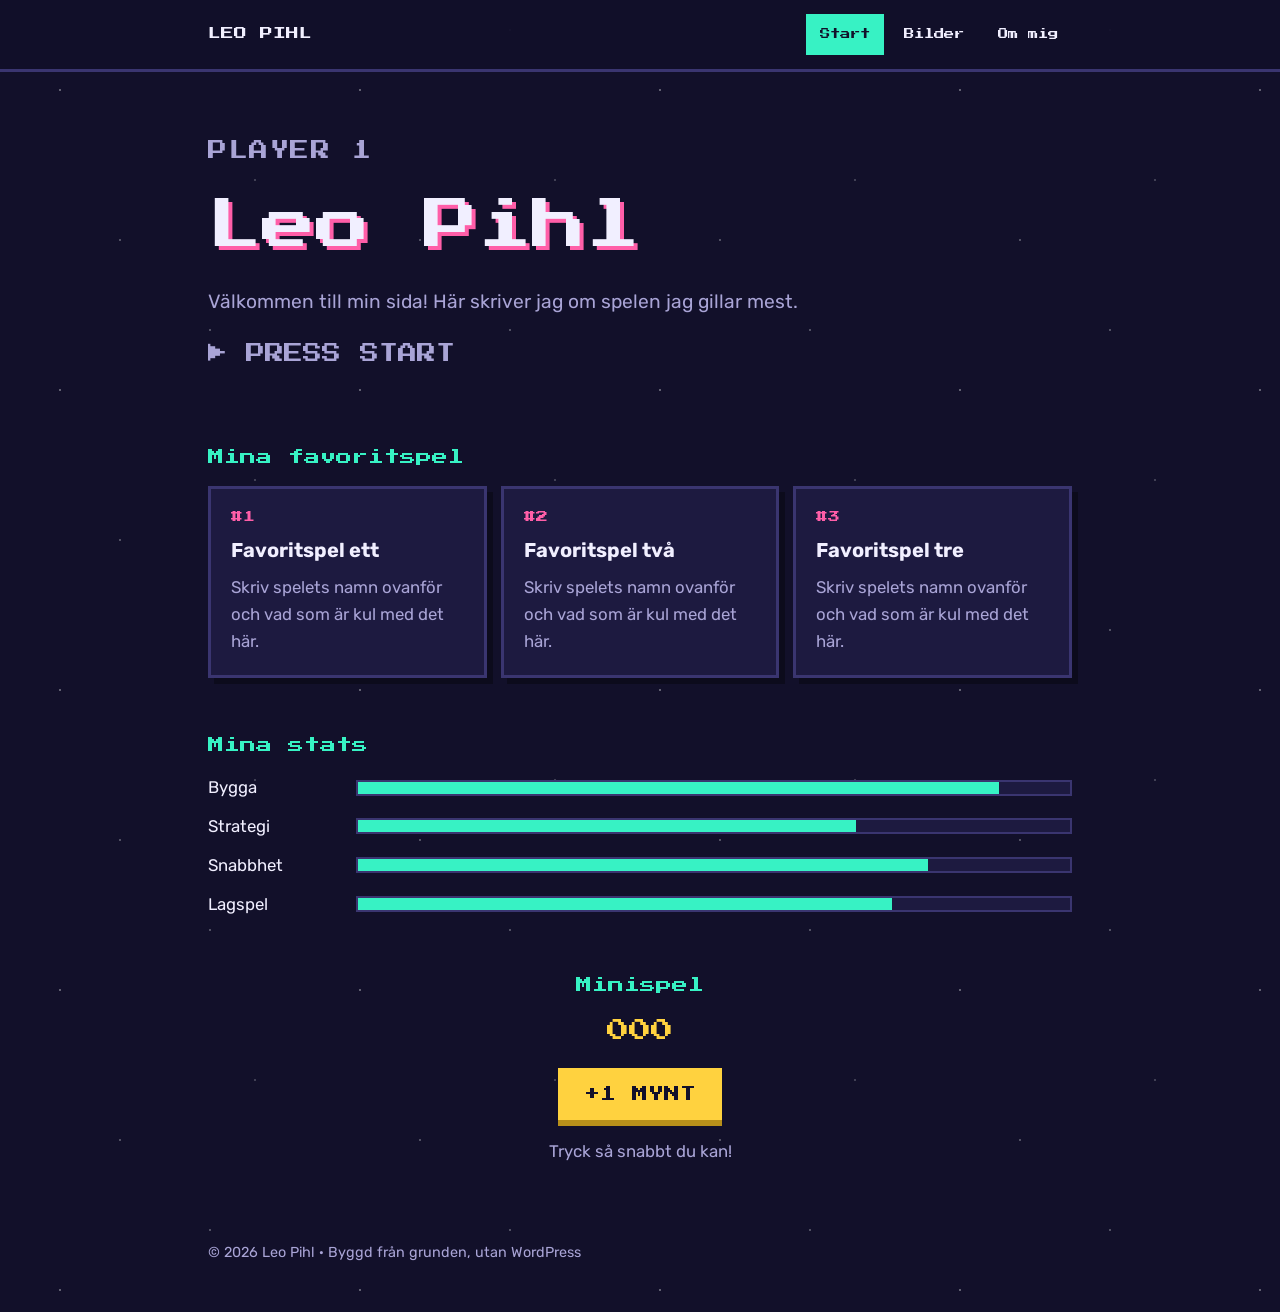
==== index.html @ 1d23a2d5 "Add files via upload" ====
<!doctype html>
<html lang="sv">
<head>
<meta charset="utf-8">
<meta name="viewport" content="width=device-width, initial-scale=1, viewport-fit=cover">
<title>Leo Pihl</title>
<meta name="description" content="Leos egen sida om datorspel.">
<link rel="icon" href="data:image/svg+xml,%3Csvg xmlns='http://www.w3.org/2000/svg' viewBox='0 0 8 8'%3E%3Crect width='8' height='8' fill='%2312102a'/%3E%3Crect x='1' y='3' width='6' height='3' fill='%2337f2c4'/%3E%3Crect x='2' y='4' width='1' height='1' fill='%2312102a'/%3E%3Crect x='5' y='4' width='1' height='1' fill='%23ff5ea8'/%3E%3C/svg%3E">
<link rel="preconnect" href="https://fonts.googleapis.com">
<link rel="preconnect" href="https://fonts.gstatic.com" crossorigin>
<link rel="stylesheet" href="https://fonts.googleapis.com/css2?family=Press+Start+2P&family=Rubik:wght@400;600&display=swap">

<link rel="stylesheet" href="style.css">
</head>
<body>

<!-- ===== MENY =====
     Vill du lägga till en sida? Lägg till en rad <li> här, och i menyn på de andra sidorna. -->
<nav class="nav" aria-label="Meny">
  <div class="wrap">
    <a class="logo" href="index.html">LEO PIHL</a>
    <ul>
      <li><a href="index.html" aria-current="page">Start</a></li>
      <li><a href="bilder.html">Bilder</a></li>
      <li><a href="om-mig.html">Om mig</a></li>
    </ul>
  </div>
</nav>

<!-- ===== TOPPEN AV SIDAN ===== -->
<header class="wrap hero">
  <p class="tag">PLAYER 1</p>
  <h1>Leo Pihl</h1>
  <p>Välkommen till min sida! Här skriver jag om spelen jag gillar mest.</p>
  <p class="start">▶ PRESS START</p>
</header>

<main class="wrap">

  <!-- ===== FAVORITSPEL =====
       Övning 1: byt ut texterna mot riktiga spel.
       Vill du ha fler? Kopiera en hel <article> ... </article> och klistra in under. -->
  <section>
    <h2>Mina favoritspel</h2>
    <div class="grid">
      <article class="card">
        <p class="pixel">#1</p>
        <h3>Favoritspel ett</h3>
        <p>Skriv spelets namn ovanför och vad som är kul med det här.</p>
      </article>
      <article class="card">
        <p class="pixel">#2</p>
        <h3>Favoritspel två</h3>
        <p>Skriv spelets namn ovanför och vad som är kul med det här.</p>
      </article>
      <article class="card">
        <p class="pixel">#3</p>
        <h3>Favoritspel tre</h3>
        <p>Skriv spelets namn ovanför och vad som är kul med det här.</p>
      </article>
    </div>
  </section>

  <!-- ===== STATS =====
       Övning 2: ändra siffran efter width: för att göra stapeln längre eller kortare (0–100%). -->
  <section>
    <h2>Mina stats</h2>
    <ul class="stats">
      <li>Bygga <div class="bar"><span style="width: 90%"></span></div></li>
      <li>Strategi <div class="bar"><span style="width: 70%"></span></div></li>
      <li>Snabbhet <div class="bar"><span style="width: 80%"></span></div></li>
      <li>Lagspel <div class="bar"><span style="width: 75%"></span></div></li>
    </ul>
  </section>

  <!-- ===== MINISPEL ===== -->
  <section class="game">
    <h2>Minispel</h2>
    <p class="score" id="score">000</p>
    <button class="coin" id="coin" type="button">+1 MYNT</button>
    <p class="level" id="level">Tryck så snabbt du kan!</p>
  </section>

</main>

<footer class="wrap">
  <p>© 2026 Leo Pihl · Byggd från grunden, utan WordPress</p>
</footer>

<script>
  // Minispelet: räknar tryck och visar en ny nivå var tionde poäng.
  var score = 0;
  var scoreText = document.getElementById("score");
  var levelText = document.getElementById("level");
  var levels = ["Nybörjare", "Lärling", "Proffs", "Mästare", "Legend"];

  document.getElementById("coin").addEventListener("click", function () {
    score = score + 1;
    scoreText.textContent = String(score).padStart(3, "0");
    if (score % 10 === 0) {
      var n = Math.min(score / 10, levels.length) - 1;
      levelText.textContent = "LEVEL UP! Du är nu: " + levels[n];
    }
  });
</script>

</body>
</html>
---- style.css ----
/* ===== FÄRGER OCH TYPSNITT =====
   Vill du byta färg på hela sidan? Ändra värdena här. */
:root {
  --bg: #12102a;        /* bakgrund, nattblå */
  --panel: #1d1a40;     /* rutor */
  --line: #3a3570;      /* kanter */
  --text: #f1efff;      /* vanlig text */
  --muted: #a9a4d6;     /* svagare text */
  --green: #37f2c4;     /* accent 1 */
  --pink: #ff5ea8;      /* accent 2 */
  --yellow: #ffd23f;    /* poäng */
  --pixel: "Press Start 2P", "Courier New", monospace;
  --body: "Rubik", system-ui, sans-serif;
  color-scheme: dark;
}

* { box-sizing: border-box; }
body {
  margin: 0;
  background: var(--bg);
  color: var(--text);
  font: 400 1.05rem/1.6 var(--body);
  /* pixelstjärnor i bakgrunden */
  background-image:
    radial-gradient(2px 2px at 20% 30%, #ffffff55 50%, transparent 51%),
    radial-gradient(2px 2px at 70% 10%, #ffffff44 50%, transparent 51%),
    radial-gradient(2px 2px at 85% 60%, #ffffff33 50%, transparent 51%),
    radial-gradient(2px 2px at 40% 80%, #ffffff44 50%, transparent 51%);
  background-size: 300px 300px;
}
.wrap {
  max-width: 900px;
  margin: 0 auto;
  padding-left: max(18px, env(safe-area-inset-left, 0px));
  padding-right: max(18px, env(safe-area-inset-right, 0px));
}
h1, h2, .pixel { font-family: var(--pixel); font-weight: 400; line-height: 1.4; margin: 0; }
p { margin: 0; }

/* ===== TOPPEN ===== */
.hero { padding-block: 64px 48px; display: grid; gap: 22px; }
.tag { font-family: var(--pixel); font-size: .7rem; color: var(--green); letter-spacing: .08em; }
.hero h1 { font-size: clamp(1.8rem, 7vw, 3.4rem); text-shadow: 4px 4px 0 var(--pink); }
.hero p { font-size: 1.2rem; color: var(--muted); max-width: 32em; }
.start { font-family: var(--pixel); font-size: .8rem; color: var(--yellow); animation: blink 1.1s steps(1) infinite; }
@keyframes blink { 50% { opacity: 0; } }

/* ===== RUTOR ===== */
section { padding-block: 28px; display: grid; gap: 18px; }
h2 { font-size: 1rem; color: var(--green); }
.grid { display: grid; gap: 14px; grid-template-columns: repeat(auto-fit, minmax(230px, 1fr)); }
.card {
  background: var(--panel);
  border: 3px solid var(--line);
  box-shadow: 6px 6px 0 #00000055;
  padding: 20px;
  display: grid;
  gap: 8px;
  align-content: start;
}
.card .pixel { font-size: .75rem; color: var(--pink); }
.card h3 { margin: 0; font-size: 1.25rem; }
.card p { color: var(--muted); }

/* ===== STATS ===== */
.stats { list-style: none; margin: 0; padding: 0; display: grid; gap: 12px; }
.stats li { display: grid; grid-template-columns: 8.5rem 1fr; gap: 12px; align-items: center; }
.bar { height: 16px; background: var(--panel); border: 2px solid var(--line); }
.bar span { display: block; height: 100%; background: var(--green); }

/* ===== MINISPEL ===== */
.game { text-align: center; justify-items: center; }
.coin {
  font-family: var(--pixel);
  font-size: 1rem;
  background: var(--yellow);
  color: var(--bg);
  border: 0;
  padding: 18px 26px;
  box-shadow: 0 6px 0 #b8901a;
  cursor: pointer;
}
.coin:active { transform: translateY(4px); box-shadow: 0 2px 0 #b8901a; }
.coin:focus-visible { outline: 3px solid var(--green); outline-offset: 4px; }
.score { font-family: var(--pixel); font-size: 1.4rem; color: var(--yellow); font-variant-numeric: tabular-nums; }
.level { color: var(--muted); min-height: 1.6em; }

footer { padding-block: 48px; color: var(--muted); font-size: .9rem; }

@media (prefers-reduced-motion: reduce) { .start { animation: none; } }

/* ===== MENY ===== */
.nav { position: sticky; top: env(safe-area-inset-top, 0px); z-index: 5; background: #12102aee; border-bottom: 3px solid var(--line); }
body::before { content: ""; position: fixed; inset: 0 0 auto; height: env(safe-area-inset-top, 0px); z-index: 6; background: var(--bg); }
.nav .wrap { display: flex; flex-wrap: wrap; align-items: center; justify-content: space-between; gap: 10px 20px; padding-block: 14px; }
.logo { font-family: var(--pixel); font-size: .8rem; color: var(--green); text-decoration: none; }
.nav ul { list-style: none; margin: 0; padding: 0; display: flex; gap: 6px; }
.nav a { color: var(--text); text-decoration: none; }
.nav ul a { font-family: var(--pixel); font-size: .65rem; display: block; padding: 10px 12px; border: 2px solid transparent; }
.nav ul a:hover { border-color: var(--line); }
.nav ul a[aria-current="page"] { color: var(--bg); background: var(--green); }
.nav a:focus-visible { outline: 3px solid var(--pink); outline-offset: 2px; }

/* ===== VANLIG SIDA (Bilder, Om mig) ===== */
.page-head { padding-block: 48px 8px; display: grid; gap: 14px; }
.page-head h1 { font-size: clamp(1.4rem, 5vw, 2.2rem); text-shadow: 3px 3px 0 var(--pink); }
.page-head p { color: var(--muted); max-width: 34em; }
.text { display: grid; gap: 14px; max-width: 38em; }

/* ===== BILDGALLERI ===== */
.gallery { display: grid; gap: 14px; grid-template-columns: repeat(auto-fill, minmax(220px, 1fr)); }
.shot { margin: 0; background: var(--panel); border: 3px solid var(--line); box-shadow: 6px 6px 0 #00000055; display: grid; }
.shot .frame { aspect-ratio: 16 / 9; display: grid; place-items: center; overflow: hidden;
  background: repeating-linear-gradient(45deg, #1d1a40 0 10px, #221f4a 10px 20px); }
.shot .frame::after { content: "BILD SAKNAS"; font-family: var(--pixel); font-size: .6rem; color: var(--muted); grid-area: 1 / 1; }
.shot img { width: 100%; height: 100%; object-fit: cover; grid-area: 1 / 1; position: relative; z-index: 1; }
.shot figcaption { padding: 12px 14px; font-size: .95rem; }

/* ===== FAKTARUTA (Om mig) ===== */
.facts { list-style: none; margin: 0; padding: 0; display: grid; gap: 10px; }
.facts li { display: grid; grid-template-columns: 9rem 1fr; gap: 12px; padding-bottom: 10px; border-bottom: 2px dashed var(--line); }
.facts li b { font-family: var(--pixel); font-size: .6rem; color: var(--pink); font-weight: 400; padding-top: .35em; }
@media (max-width: 480px) { .facts li { grid-template-columns: 1fr; gap: 4px; } }
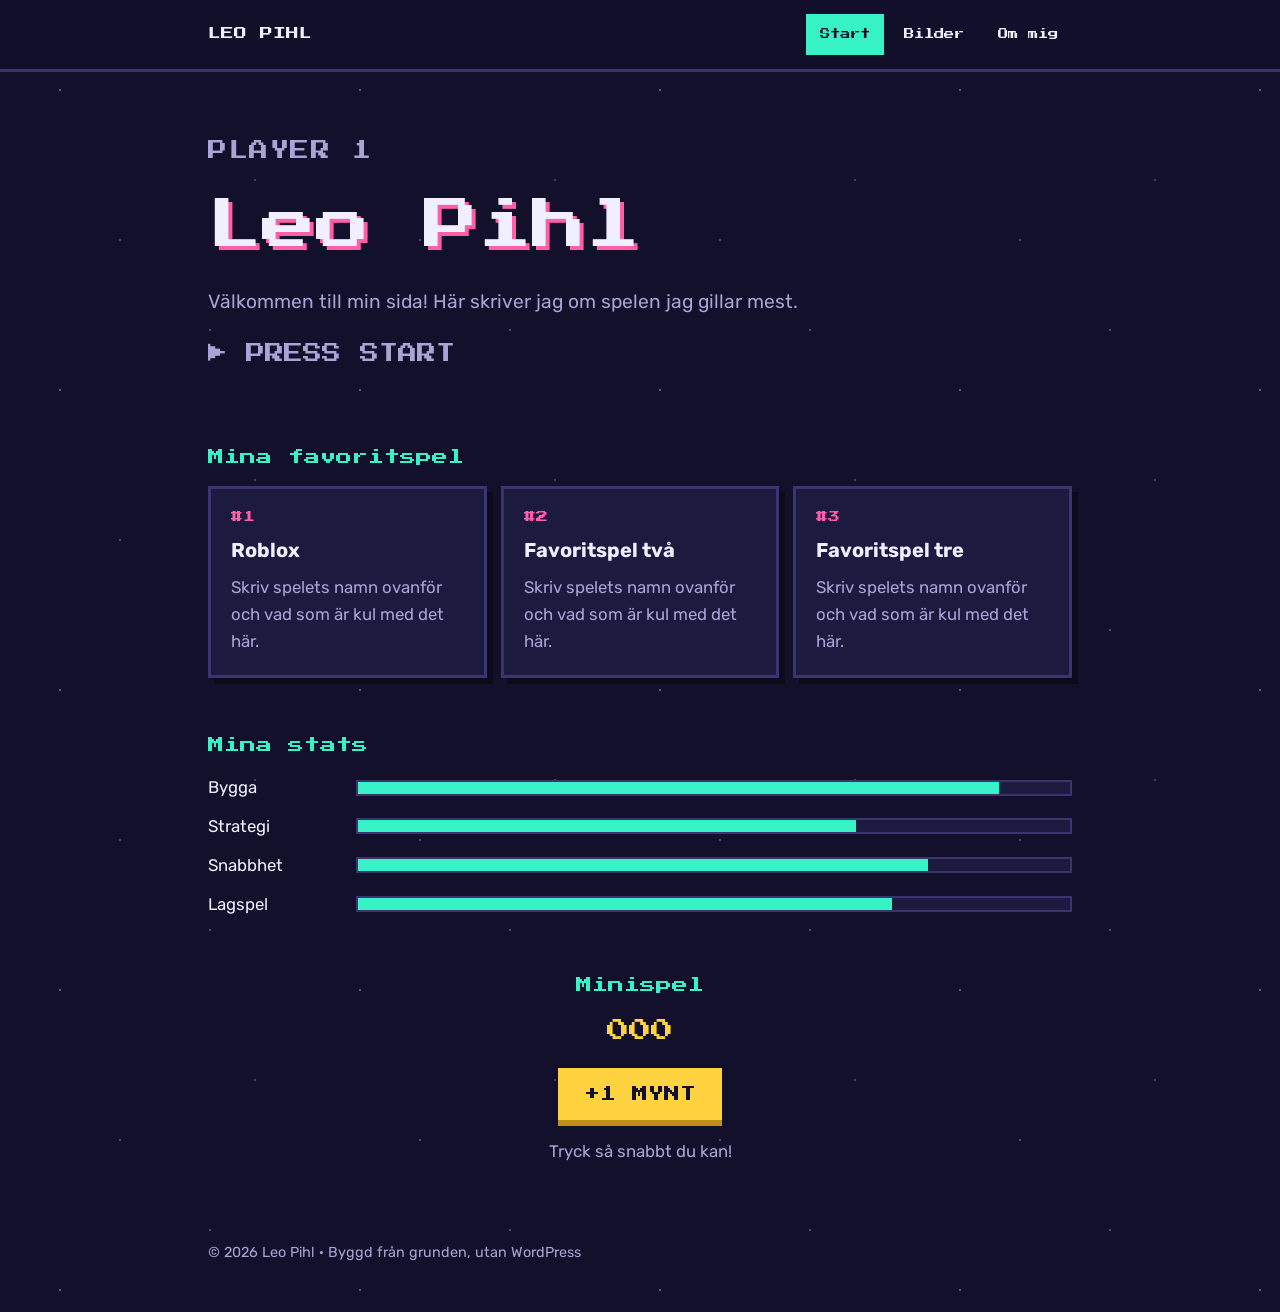
==== commit e1acc5b0: "Update index.html" ====
--- a/index.html
+++ b/index.html
@@ -45,7 +45,7 @@
     <div class="grid">
       <article class="card">
         <p class="pixel">#1</p>
-        <h3>Favoritspel ett</h3>
+        <h3>Roblox</h3>
         <p>Skriv spelets namn ovanför och vad som är kul med det här.</p>
       </article>
       <article class="card">
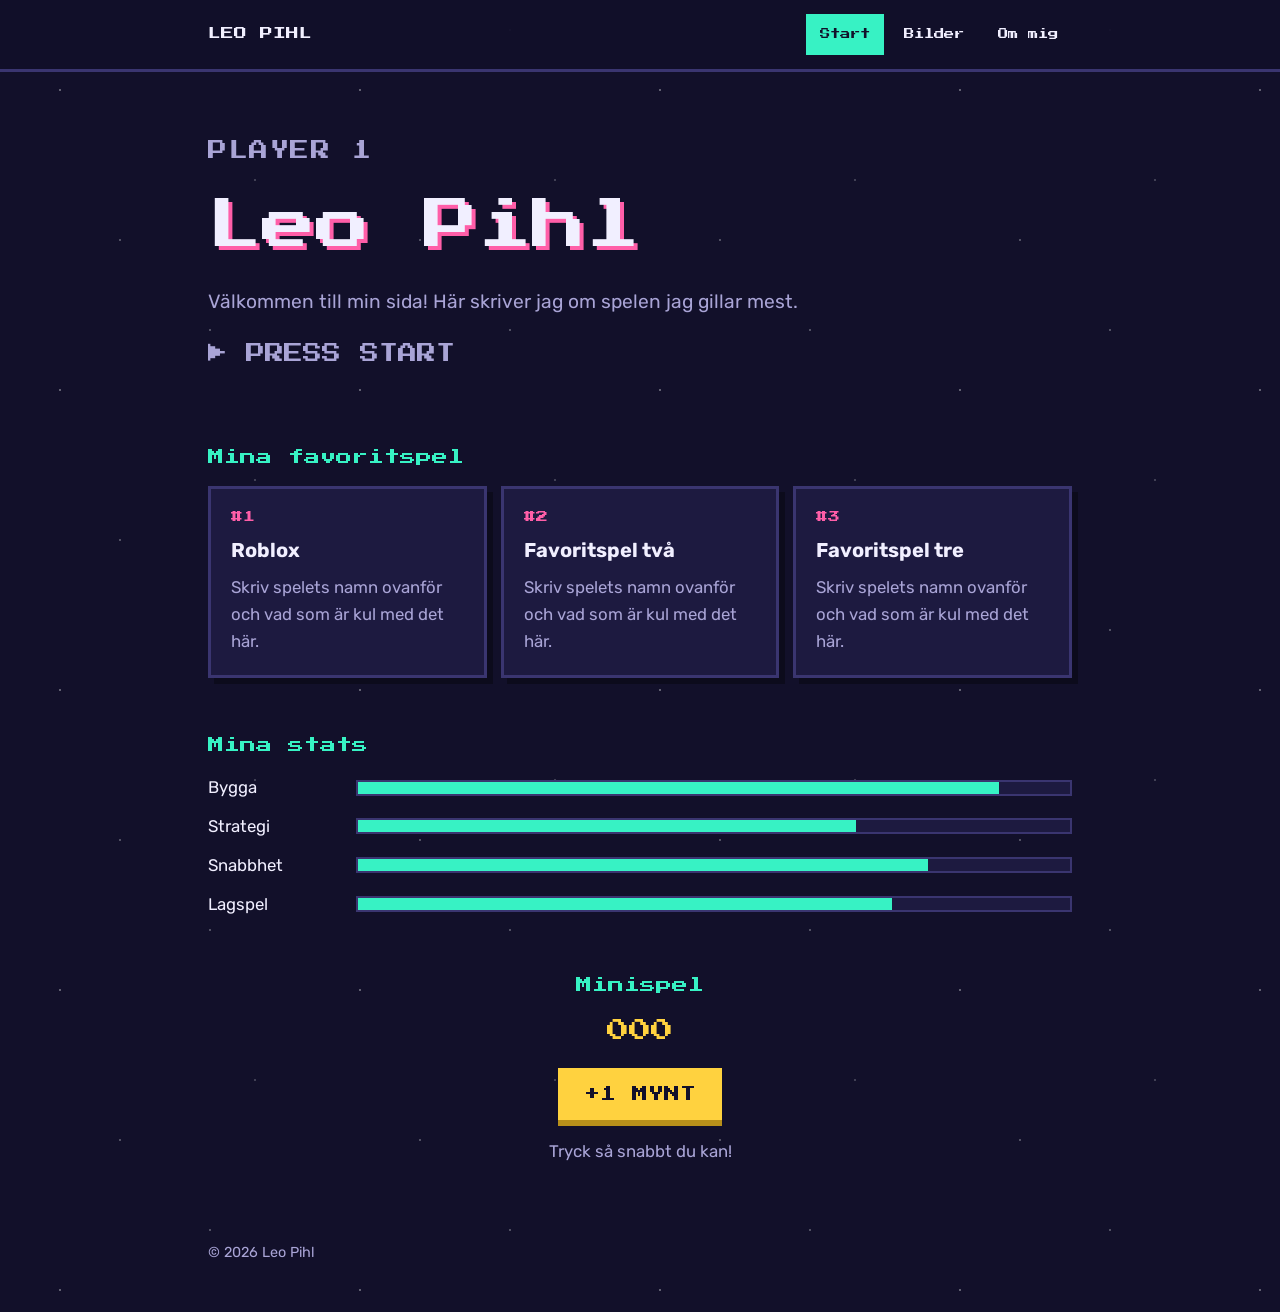
==== commit 085f1e36: "Update footer text in index.html Removed the phrase 'Byggd från grunden, utan WordPress' from the fo" ====
--- a/index.html
+++ b/index.html
@@ -84,7 +84,7 @@
 </main>
 
 <footer class="wrap">
-  <p>© 2026 Leo Pihl · Byggd från grunden, utan WordPress</p>
+  <p>© 2026 Leo Pihl</p>
 </footer>
 
 <script>
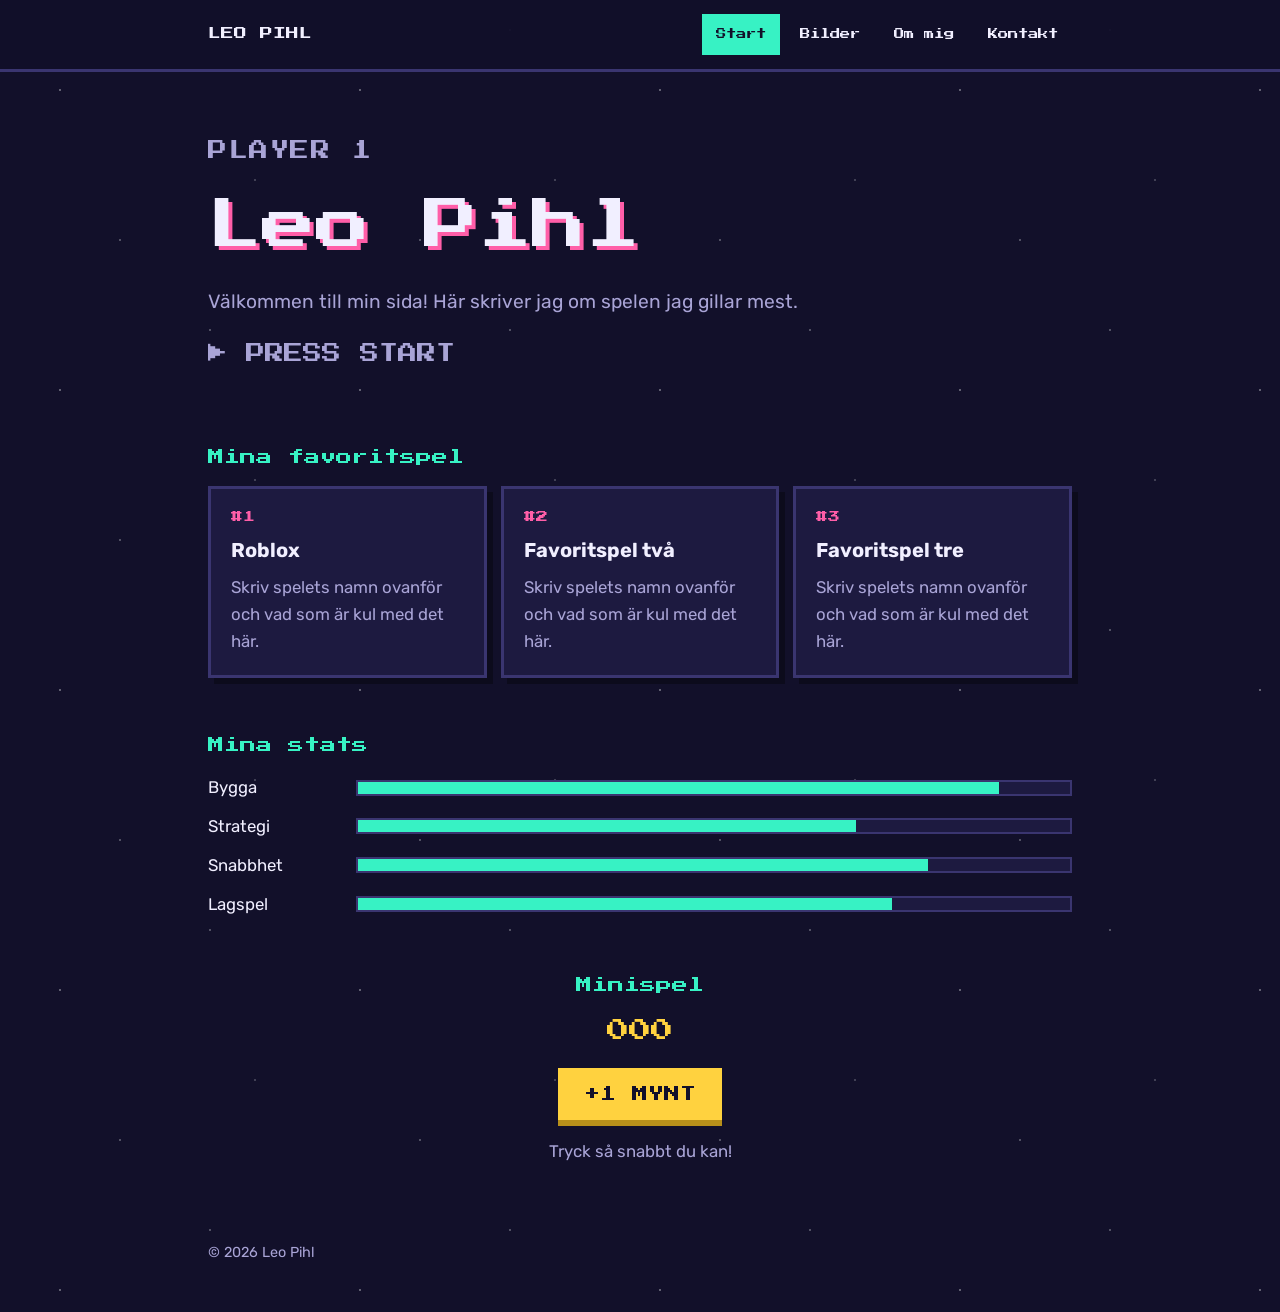
==== commit 758b3744: "Add files via upload" ====
--- a/index.html
+++ b/index.html
@@ -23,6 +23,7 @@
       <li><a href="index.html" aria-current="page">Start</a></li>
       <li><a href="bilder.html">Bilder</a></li>
       <li><a href="om-mig.html">Om mig</a></li>
+      <li><a href="kontakt.html">Kontakt</a></li>
     </ul>
   </div>
 </nav>
--- a/style.css
+++ b/style.css
@@ -121,3 +121,19 @@
 .facts li { display: grid; grid-template-columns: 9rem 1fr; gap: 12px; padding-bottom: 10px; border-bottom: 2px dashed var(--line); }
 .facts li b { font-family: var(--pixel); font-size: .6rem; color: var(--pink); font-weight: 400; padding-top: .35em; }
 @media (max-width: 480px) { .facts li { grid-template-columns: 1fr; gap: 4px; } }
+
+/* ===== KONTAKTFORMULÄR ===== */
+.form { max-width: 560px; }
+.form label { font-weight: 600; margin-top: 6px; }
+.form .hint { font-weight: 400; color: var(--muted); font-size: .9rem; }
+.form input, .form textarea {
+  font: inherit; color: var(--text); background: var(--bg);
+  border: 3px solid var(--line); padding: 12px; width: 100%;
+}
+.form input:focus, .form textarea:focus { outline: none; border-color: var(--green); }
+.form textarea { resize: vertical; }
+.form .coin { justify-self: start; margin-top: 10px; }
+.trap { position: absolute; left: -9999px; width: 1px; height: 1px; overflow: hidden; }
+.notice { padding: 14px 16px; border: 3px solid; max-width: 560px; }
+.notice.ok { border-color: var(--green); color: var(--green); }
+.notice.bad { border-color: var(--pink); color: var(--pink); }
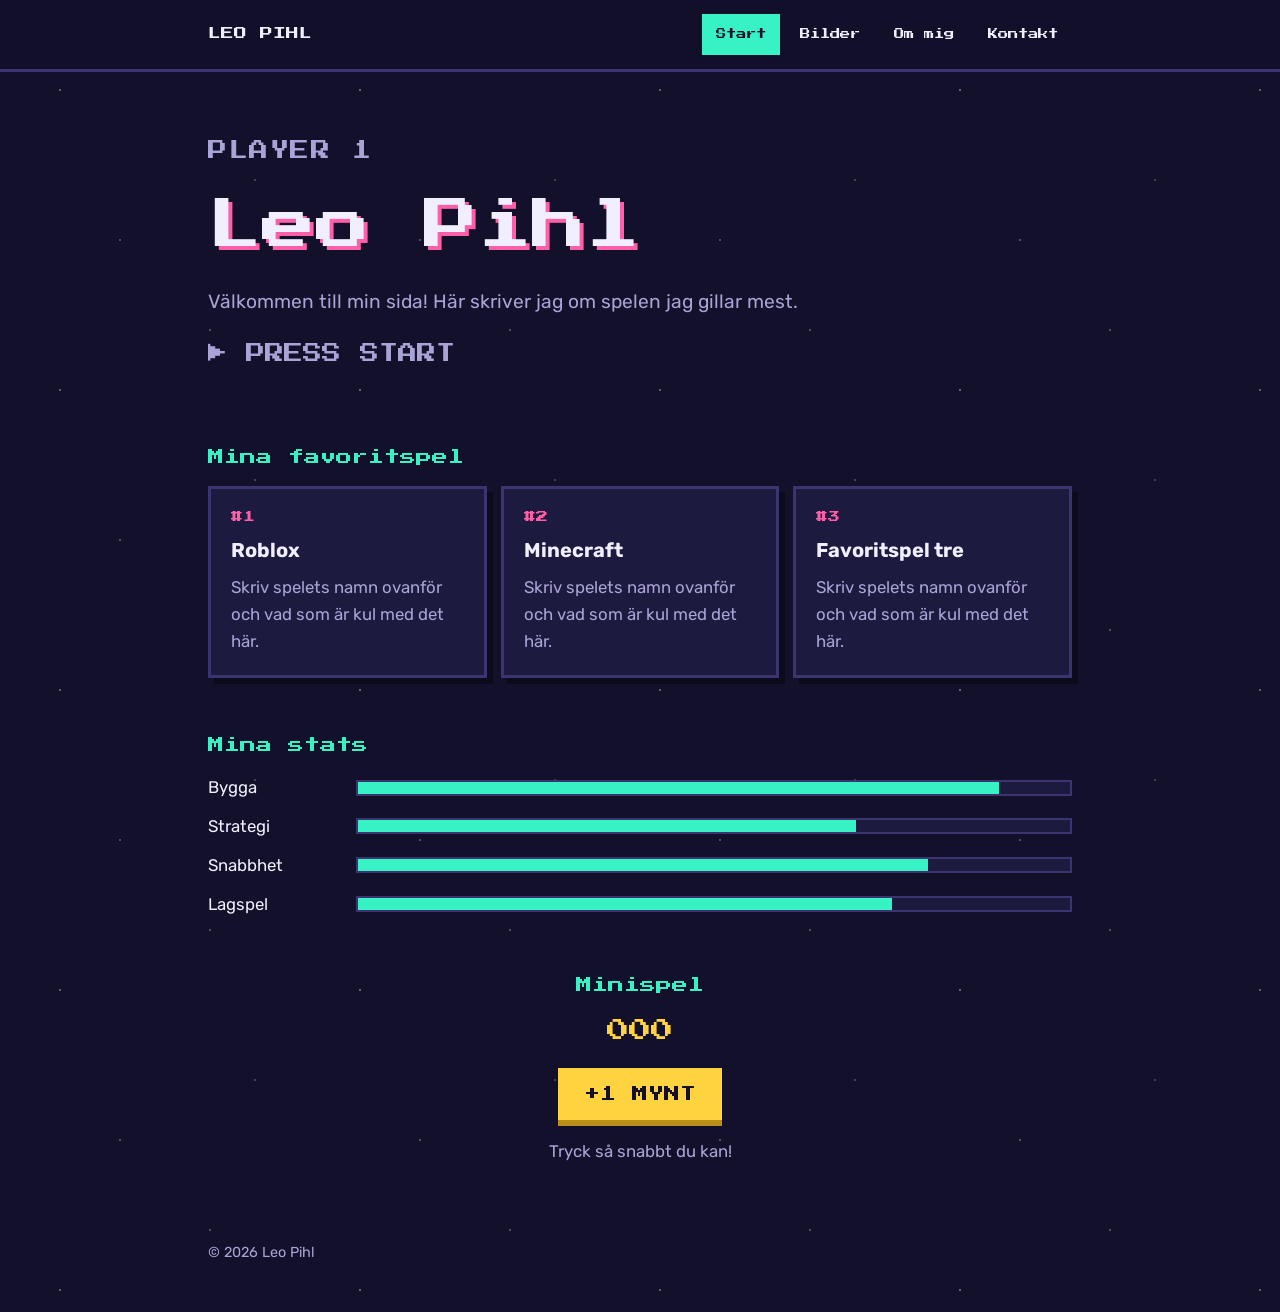
==== commit 31fcc785: "Update index.html" ====
--- a/index.html
+++ b/index.html
@@ -51,7 +51,7 @@
       </article>
       <article class="card">
         <p class="pixel">#2</p>
-        <h3>Favoritspel två</h3>
+        <h3>Minecraft</h3>
         <p>Skriv spelets namn ovanför och vad som är kul med det här.</p>
       </article>
       <article class="card">
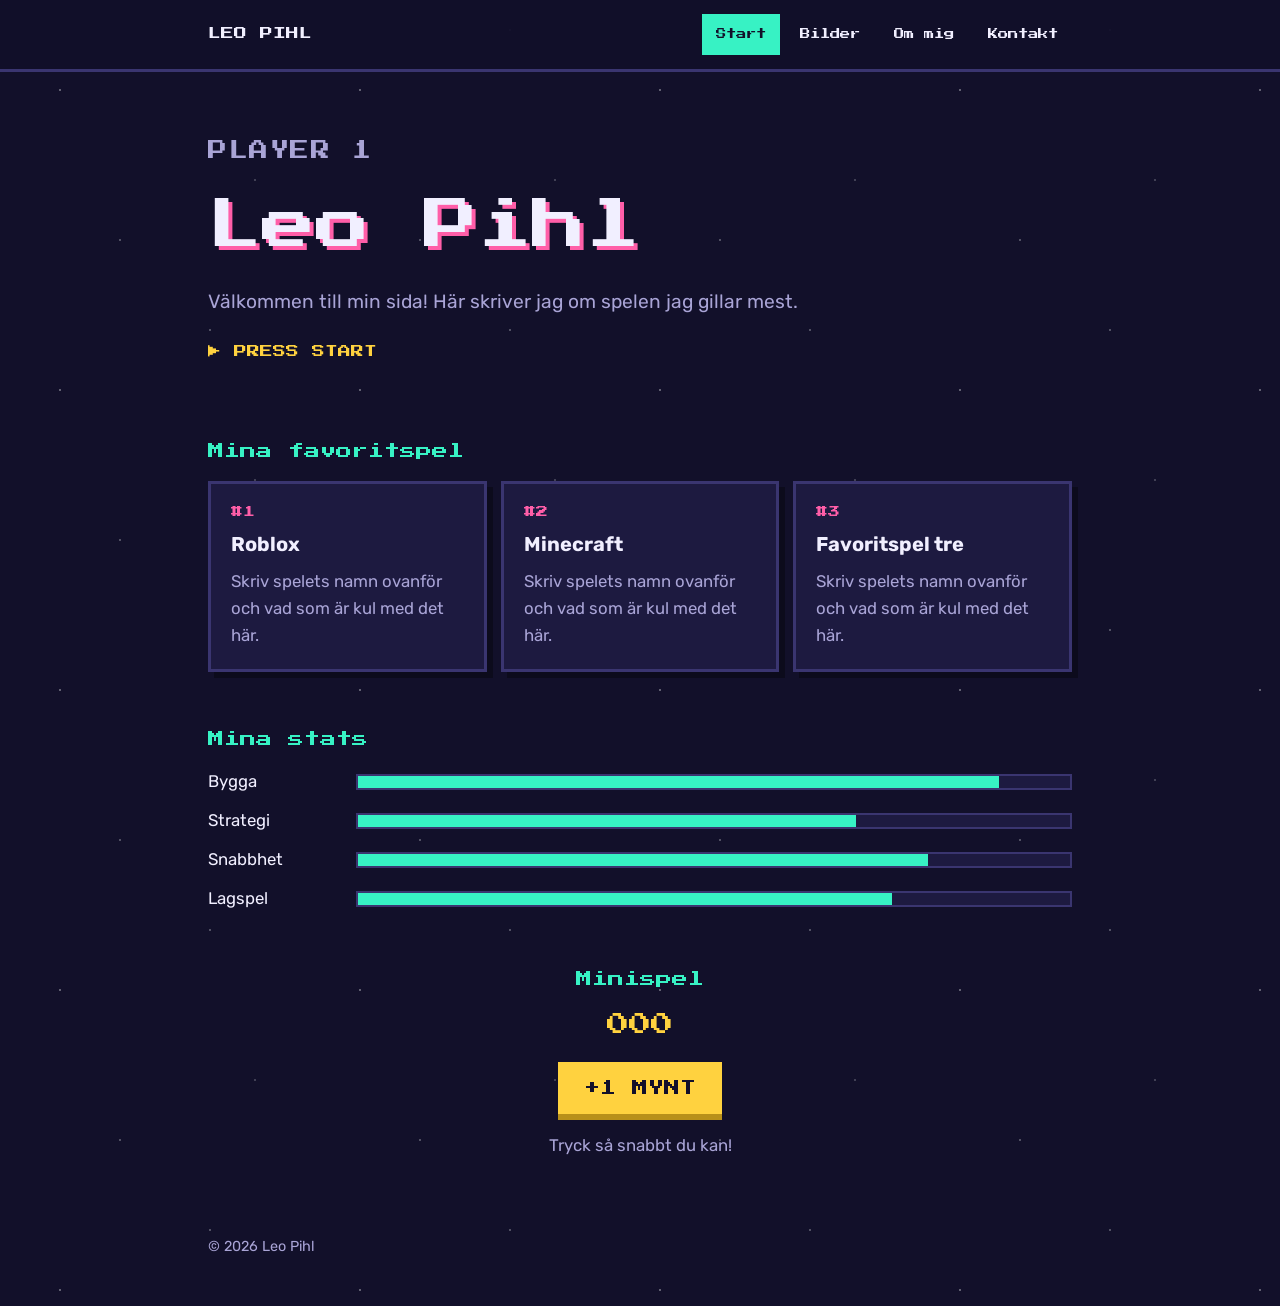
==== commit 1a204b02: "Add files via upload" ====
--- a/index.html
+++ b/index.html
@@ -33,7 +33,8 @@
   <p class="tag">PLAYER 1</p>
   <h1>Leo Pihl</h1>
   <p>Välkommen till min sida! Här skriver jag om spelen jag gillar mest.</p>
-  <p class="start">▶ PRESS START</p>
+  <!-- Knappen startar minispelet Pixel Hopp (koden finns i spel.js) -->
+  <button class="start" id="press-start" type="button">▶ PRESS START</button>
 </header>
 
 <main class="wrap">
@@ -104,6 +105,7 @@
     }
   });
 </script>
+<script src="spel.js"></script>
 
 </body>
 </html>
--- a/style.css
+++ b/style.css
@@ -137,3 +137,20 @@
 .notice { padding: 14px 16px; border: 3px solid; max-width: 560px; }
 .notice.ok { border-color: var(--green); color: var(--green); }
 .notice.bad { border-color: var(--pink); color: var(--pink); }
+
+/* ===== PRESS START-KNAPPEN ===== */
+button.start { background: none; border: 0; padding: 6px 0; cursor: pointer; justify-self: start; }
+button.start:hover { animation: none; color: var(--green); }
+button.start:focus-visible { outline: 3px solid var(--green); outline-offset: 4px; }
+
+/* ===== MINISPELET PIXEL HOPP ===== */
+.game-overlay { position: fixed; inset: 0; z-index: 50; background: #07061acc; display: grid; place-items: center;
+  padding: max(16px, env(safe-area-inset-top, 0px)) max(16px, env(safe-area-inset-right, 0px)) max(16px, env(safe-area-inset-bottom, 0px)) max(16px, env(safe-area-inset-left, 0px)); }
+.game-overlay[hidden] { display: none; }
+.game-box { width: min(100%, 720px); background: var(--panel); border: 3px solid var(--line); box-shadow: 8px 8px 0 #00000077; padding: 14px; display: grid; gap: 10px; }
+.game-top { display: flex; justify-content: space-between; align-items: center; }
+.game-top .pixel { font-size: .75rem; color: var(--green); }
+.game-close { font: inherit; background: none; color: var(--text); border: 2px solid var(--line); width: 36px; height: 36px; cursor: pointer; }
+.game-close:hover { border-color: var(--pink); color: var(--pink); }
+.game-box canvas { width: 100%; height: auto; aspect-ratio: 16 / 9; image-rendering: pixelated; touch-action: manipulation; cursor: pointer; display: block; background: var(--bg); }
+.game-help { color: var(--muted); font-size: .9rem; text-align: center; }
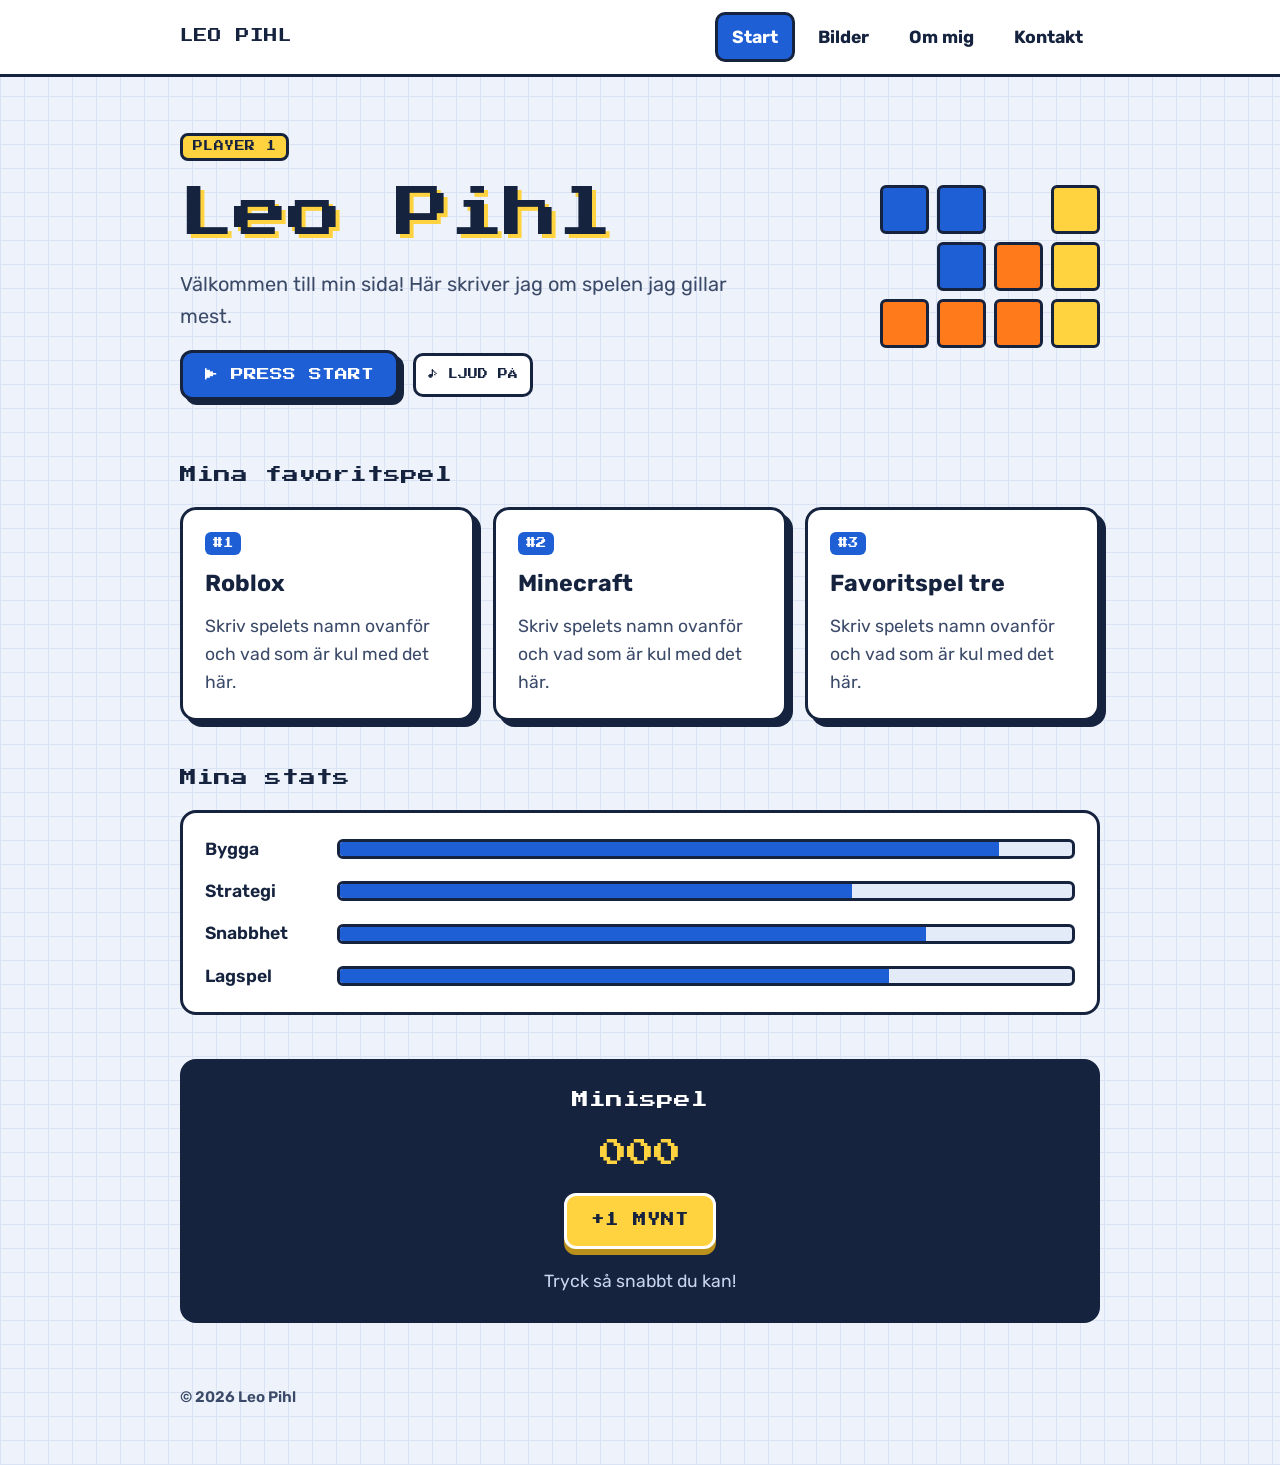
==== commit 4ef55da9: "Add files via upload" ====
--- a/index.html
+++ b/index.html
@@ -8,7 +8,7 @@
 <link rel="icon" href="data:image/svg+xml,%3Csvg xmlns='http://www.w3.org/2000/svg' viewBox='0 0 8 8'%3E%3Crect width='8' height='8' fill='%2312102a'/%3E%3Crect x='1' y='3' width='6' height='3' fill='%2337f2c4'/%3E%3Crect x='2' y='4' width='1' height='1' fill='%2312102a'/%3E%3Crect x='5' y='4' width='1' height='1' fill='%23ff5ea8'/%3E%3C/svg%3E">
 <link rel="preconnect" href="https://fonts.googleapis.com">
 <link rel="preconnect" href="https://fonts.gstatic.com" crossorigin>
-<link rel="stylesheet" href="https://fonts.googleapis.com/css2?family=Press+Start+2P&family=Rubik:wght@400;600&display=swap">
+<link rel="stylesheet" href="https://fonts.googleapis.com/css2?family=Press+Start+2P&family=Rubik:wght@400;600;700&display=swap">
 
 <link rel="stylesheet" href="style.css">
 </head>
@@ -30,11 +30,24 @@
 
 <!-- ===== TOPPEN AV SIDAN ===== -->
 <header class="wrap hero">
+  <div class="hero-in">
+    <div class="hero-text">
   <p class="tag">PLAYER 1</p>
   <h1>Leo Pihl</h1>
   <p>Välkommen till min sida! Här skriver jag om spelen jag gillar mest.</p>
   <!-- Knappen startar minispelet Pixel Hopp (koden finns i spel.js) -->
-  <button class="start" id="press-start" type="button">▶ PRESS START</button>
+  <div class="hero-actions">
+    <button class="start" id="press-start" type="button">▶ PRESS START</button>
+    <!-- Slår av och på 8-bitljudet (koden finns i ljud.js) -->
+    <button class="ljud" type="button" data-ljud-knapp aria-pressed="true">♪ LJUD PÅ</button>
+  </div>
+    </div>
+    <div class="blocks" aria-hidden="true">
+      <span class="b"></span><span class="b"></span><span class="e"></span><span class="y"></span>
+      <span class="e"></span><span class="b"></span><span class="o"></span><span class="y"></span>
+      <span class="o"></span><span class="o"></span><span class="o"></span><span class="y"></span>
+    </div>
+  </div>
 </header>
 
 <main class="wrap">
@@ -89,6 +102,7 @@
   <p>© 2026 Leo Pihl</p>
 </footer>
 
+<script src="ljud.js"></script>
 <script>
   // Minispelet: räknar tryck och visar en ny nivå var tionde poäng.
   var score = 0;
@@ -99,7 +113,9 @@
   document.getElementById("coin").addEventListener("click", function () {
     score = score + 1;
     scoreText.textContent = String(score).padStart(3, "0");
+    if (window.Ljud) Ljud.mynt();
     if (score % 10 === 0) {
+      if (window.Ljud) Ljud.levelup();
       var n = Math.min(score / 10, levels.length) - 1;
       levelText.textContent = "LEVEL UP! Du är nu: " + levels[n];
     }
--- a/style.css
+++ b/style.css
@@ -1,156 +1,189 @@
-/* ===== FÄRGER OCH TYPSNITT =====
-   Vill du byta färg på hela sidan? Ändra värdena här. */
+/* ==========================================================
+   LEO PIHL – stil "Dagsljus" med 8-bit-typsnitt
+   Ljus sida med rutat papper, tjocka konturer och kort som
+   ser ut som klistermärken. Ändra färgerna här så ändras de
+   på hela sidan.
+   ========================================================== */
 :root {
-  --bg: #12102a;        /* bakgrund, nattblå */
-  --panel: #1d1a40;     /* rutor */
-  --line: #3a3570;      /* kanter */
-  --text: #f1efff;      /* vanlig text */
-  --muted: #a9a4d6;     /* svagare text */
-  --green: #37f2c4;     /* accent 1 */
-  --pink: #ff5ea8;      /* accent 2 */
-  --yellow: #ffd23f;    /* poäng */
+  --bg: #eef3fb;        /* bakgrund (rutat papper) */
+  --grid: #d9e3f3;      /* rutorna i bakgrunden */
+  --panel: #ffffff;     /* kort och rutor */
+  --ink: #16233f;       /* text och konturer */
+  --muted: #3b4a68;     /* svagare text */
+  --soft: #e3ebf8;      /* tom del av staplar */
+  --accent: #1f5fd6;    /* huvudfärg (blå) */
+  --orange: #ff7a1a;    /* extrafärg */
+  --yellow: #ffd23f;    /* poäng och etiketter */
   --pixel: "Press Start 2P", "Courier New", monospace;
   --body: "Rubik", system-ui, sans-serif;
-  color-scheme: dark;
+  --radius: 16px;
+  color-scheme: light;
 }
 
 * { box-sizing: border-box; }
 body {
   margin: 0;
-  background: var(--bg);
-  color: var(--text);
-  font: 400 1.05rem/1.6 var(--body);
-  /* pixelstjärnor i bakgrunden */
+  background-color: var(--bg);
   background-image:
-    radial-gradient(2px 2px at 20% 30%, #ffffff55 50%, transparent 51%),
-    radial-gradient(2px 2px at 70% 10%, #ffffff44 50%, transparent 51%),
-    radial-gradient(2px 2px at 85% 60%, #ffffff33 50%, transparent 51%),
-    radial-gradient(2px 2px at 40% 80%, #ffffff44 50%, transparent 51%);
-  background-size: 300px 300px;
+    linear-gradient(var(--grid) 1px, transparent 1px),
+    linear-gradient(90deg, var(--grid) 1px, transparent 1px);
+  background-size: 24px 24px;
+  color: var(--ink);
+  font: 400 1.1rem/1.6 var(--body);
 }
 .wrap {
-  max-width: 900px;
+  max-width: 960px;
   margin: 0 auto;
-  padding-left: max(18px, env(safe-area-inset-left, 0px));
-  padding-right: max(18px, env(safe-area-inset-right, 0px));
+  padding-left: max(20px, env(safe-area-inset-left, 0px));
+  padding-right: max(20px, env(safe-area-inset-right, 0px));
 }
-h1, h2, .pixel { font-family: var(--pixel); font-weight: 400; line-height: 1.4; margin: 0; }
+h1, h2, .pixel { font-family: var(--pixel); font-weight: 400; line-height: 1.35; margin: 0; }
+h3 { margin: 0; }
 p { margin: 0; }
+a { color: var(--ink); }
+a:hover { color: var(--accent); }
+
+/* ===== MENY ===== */
+body::before { content: ""; position: fixed; inset: 0 0 auto; height: env(safe-area-inset-top, 0px); z-index: 6; background: var(--panel); }
+.nav { position: sticky; top: env(safe-area-inset-top, 0px); z-index: 5; background: var(--panel); border-bottom: 3px solid var(--ink); }
+.nav .wrap { display: flex; flex-wrap: wrap; align-items: center; justify-content: space-between; gap: 10px 20px; padding-block: 12px; }
+.logo { font-family: var(--pixel); font-size: .85rem; text-decoration: none; }
+.nav ul { list-style: none; margin: 0; padding: 0; display: flex; flex-wrap: wrap; gap: 6px; }
+.nav ul a { display: block; font-weight: 700; padding: 8px 14px; border: 3px solid transparent; border-radius: 10px; text-decoration: none; }
+.nav ul a:hover { border-color: var(--ink); color: var(--ink); }
+.nav ul a[aria-current="page"] { background: var(--accent); color: #ffffff; border-color: var(--ink); }
+.nav a:focus-visible { outline: 3px solid var(--orange); outline-offset: 2px; }
 
 /* ===== TOPPEN ===== */
-.hero { padding-block: 64px 48px; display: grid; gap: 22px; }
-.tag { font-family: var(--pixel); font-size: .7rem; color: var(--green); letter-spacing: .08em; }
-.hero h1 { font-size: clamp(1.8rem, 7vw, 3.4rem); text-shadow: 4px 4px 0 var(--pink); }
-.hero p { font-size: 1.2rem; color: var(--muted); max-width: 32em; }
-.start { font-family: var(--pixel); font-size: .8rem; color: var(--yellow); animation: blink 1.1s steps(1) infinite; }
-@keyframes blink { 50% { opacity: 0; } }
+.hero { padding-block: 56px 40px; }
+.hero-in { display: flex; flex-wrap: wrap; align-items: center; gap: 32px; }
+.hero-text { flex: 999 1 420px; min-width: 0; display: grid; gap: 18px; justify-items: start; }
+.tag {
+  font-family: var(--pixel); font-size: .62rem; letter-spacing: .04em; line-height: 1.8;
+  background: var(--yellow); border: 3px solid var(--ink); border-radius: 8px; padding: 2px 10px;
+}
+.hero h1 { font-size: clamp(1.9rem, 6vw, 3.4rem); line-height: 1.3; text-shadow: 4px 4px 0 var(--yellow); }
+.hero p:not(.tag) { font-size: 1.25rem; color: var(--muted); max-width: 30em; }
+.start {
+  font-family: var(--pixel); font-size: .8rem; line-height: 1.6; color: #ffffff;
+  background: var(--accent); border: 3px solid var(--ink); border-radius: 12px;
+  padding: 12px 22px; box-shadow: 5px 5px 0 var(--ink); cursor: pointer;
+  transition: transform .1s ease, box-shadow .1s ease;
+}
+.start:hover { transform: translate(-2px, -2px); box-shadow: 7px 7px 0 var(--ink); }
+.start:active { transform: translate(3px, 3px); box-shadow: 2px 2px 0 var(--ink); }
+.start:focus-visible { outline: 3px solid var(--orange); outline-offset: 4px; }
 
-/* ===== RUTOR ===== */
-section { padding-block: 28px; display: grid; gap: 18px; }
-h2 { font-size: 1rem; color: var(--green); }
-.grid { display: grid; gap: 14px; grid-template-columns: repeat(auto-fit, minmax(230px, 1fr)); }
+/* Pixelblocken bredvid namnet */
+.blocks { flex: 1 1 220px; max-width: 260px; display: grid; grid-template-columns: repeat(4, minmax(0, 1fr)); gap: 8px; }
+.blocks span { aspect-ratio: 1; border: 3px solid var(--ink); border-radius: 6px; }
+.blocks .b { background: var(--accent); }
+.blocks .o { background: var(--orange); }
+.blocks .y { background: var(--yellow); }
+.blocks .e { border-color: transparent; }
+
+/* ===== SEKTIONER OCH KORT ===== */
+section { padding-block: 22px; display: grid; gap: 18px; }
+h2 { font-size: 1.05rem; line-height: 1.6; }
+.grid { display: grid; gap: 18px; grid-template-columns: repeat(auto-fit, minmax(240px, 1fr)); }
 .card {
   background: var(--panel);
-  border: 3px solid var(--line);
-  box-shadow: 6px 6px 0 #00000055;
-  padding: 20px;
+  border: 3px solid var(--ink);
+  border-radius: var(--radius);
+  box-shadow: 6px 6px 0 var(--ink);
+  padding: 22px;
   display: grid;
-  gap: 8px;
+  gap: 10px;
   align-content: start;
 }
-.card .pixel { font-size: .75rem; color: var(--pink); }
-.card h3 { margin: 0; font-size: 1.25rem; }
+.card .pixel { justify-self: start; font-size: .65rem; line-height: 1.8; background: var(--accent); color: #ffffff; border-radius: 6px; padding: 2px 8px; }
+.card h3 { font-size: 1.45rem; font-weight: 700; }
 .card p { color: var(--muted); }
 
 /* ===== STATS ===== */
-.stats { list-style: none; margin: 0; padding: 0; display: grid; gap: 12px; }
-.stats li { display: grid; grid-template-columns: 8.5rem 1fr; gap: 12px; align-items: center; }
-.bar { height: 16px; background: var(--panel); border: 2px solid var(--line); }
-.bar span { display: block; height: 100%; background: var(--green); }
+.stats { list-style: none; margin: 0; padding: 22px; display: grid; gap: 14px; background: var(--panel); border: 3px solid var(--ink); border-radius: var(--radius); }
+.stats li { display: grid; grid-template-columns: 7.5rem 1fr; gap: 12px; align-items: center; font-weight: 600; }
+.bar { height: 20px; background: var(--soft); border: 3px solid var(--ink); border-radius: 6px; overflow: hidden; }
+.bar span { display: block; height: 100%; background: var(--accent); }
 
-/* ===== MINISPEL ===== */
-.game { text-align: center; justify-items: center; }
+/* ===== MINISPEL (mynt) ===== */
+.game { text-align: center; justify-items: center; background: var(--ink); color: #ffffff; border-radius: var(--radius); padding: 28px 20px; margin-block: 22px; }
+.game h2 { color: #ffffff; }
 .coin {
-  font-family: var(--pixel);
-  font-size: 1rem;
-  background: var(--yellow);
-  color: var(--bg);
-  border: 0;
-  padding: 18px 26px;
-  box-shadow: 0 6px 0 #b8901a;
-  cursor: pointer;
+  font-family: var(--pixel); font-size: .85rem; line-height: 1.6;
+  background: var(--yellow); color: var(--ink);
+  border: 3px solid #ffffff; border-radius: 12px;
+  padding: 14px 24px; box-shadow: 0 6px 0 #b8901a; cursor: pointer;
 }
 .coin:active { transform: translateY(4px); box-shadow: 0 2px 0 #b8901a; }
-.coin:focus-visible { outline: 3px solid var(--green); outline-offset: 4px; }
-.score { font-family: var(--pixel); font-size: 1.4rem; color: var(--yellow); font-variant-numeric: tabular-nums; }
-.level { color: var(--muted); min-height: 1.6em; }
+.coin:focus-visible { outline: 3px solid var(--orange); outline-offset: 4px; }
+.score { font-family: var(--pixel); font-size: 1.7rem; color: var(--yellow); font-variant-numeric: tabular-nums; }
+.level { color: #c9d5ec; min-height: 1.6em; }
 
-footer { padding-block: 48px; color: var(--muted); font-size: .9rem; }
+footer { padding-block: 40px 56px; color: var(--muted); font-size: .95rem; font-weight: 600; }
 
-@media (prefers-reduced-motion: reduce) { .start { animation: none; } }
-
-/* ===== MENY ===== */
-.nav { position: sticky; top: env(safe-area-inset-top, 0px); z-index: 5; background: #12102aee; border-bottom: 3px solid var(--line); }
-body::before { content: ""; position: fixed; inset: 0 0 auto; height: env(safe-area-inset-top, 0px); z-index: 6; background: var(--bg); }
-.nav .wrap { display: flex; flex-wrap: wrap; align-items: center; justify-content: space-between; gap: 10px 20px; padding-block: 14px; }
-.logo { font-family: var(--pixel); font-size: .8rem; color: var(--green); text-decoration: none; }
-.nav ul { list-style: none; margin: 0; padding: 0; display: flex; gap: 6px; }
-.nav a { color: var(--text); text-decoration: none; }
-.nav ul a { font-family: var(--pixel); font-size: .65rem; display: block; padding: 10px 12px; border: 2px solid transparent; }
-.nav ul a:hover { border-color: var(--line); }
-.nav ul a[aria-current="page"] { color: var(--bg); background: var(--green); }
-.nav a:focus-visible { outline: 3px solid var(--pink); outline-offset: 2px; }
-
-/* ===== VANLIG SIDA (Bilder, Om mig) ===== */
-.page-head { padding-block: 48px 8px; display: grid; gap: 14px; }
-.page-head h1 { font-size: clamp(1.4rem, 5vw, 2.2rem); text-shadow: 3px 3px 0 var(--pink); }
-.page-head p { color: var(--muted); max-width: 34em; }
-.text { display: grid; gap: 14px; max-width: 38em; }
+/* ===== VANLIG SIDA (Bilder, Om mig, Kontakt) ===== */
+.page-head { padding-block: 48px 8px; display: grid; gap: 14px; justify-items: start; }
+.page-head h1 { font-size: clamp(1.5rem, 5vw, 2.3rem); text-shadow: 3px 3px 0 var(--yellow); }
+.page-head p:not(.tag) { color: var(--muted); max-width: 34em; }
+.text { display: grid; gap: 14px; max-width: 40em; }
 
 /* ===== BILDGALLERI ===== */
-.gallery { display: grid; gap: 14px; grid-template-columns: repeat(auto-fill, minmax(220px, 1fr)); }
-.shot { margin: 0; background: var(--panel); border: 3px solid var(--line); box-shadow: 6px 6px 0 #00000055; display: grid; }
-.shot .frame { aspect-ratio: 16 / 9; display: grid; place-items: center; overflow: hidden;
-  background: repeating-linear-gradient(45deg, #1d1a40 0 10px, #221f4a 10px 20px); }
+.gallery { display: grid; gap: 18px; grid-template-columns: repeat(auto-fill, minmax(230px, 1fr)); }
+.shot { margin: 0; background: var(--panel); border: 3px solid var(--ink); border-radius: var(--radius); box-shadow: 6px 6px 0 var(--ink); overflow: hidden; display: grid; }
+.shot .frame { aspect-ratio: 16 / 9; display: grid; place-items: center; overflow: hidden; border-bottom: 3px solid var(--ink);
+  background: repeating-linear-gradient(45deg, var(--soft) 0 10px, #f5f8fd 10px 20px); }
 .shot .frame::after { content: "BILD SAKNAS"; font-family: var(--pixel); font-size: .6rem; color: var(--muted); grid-area: 1 / 1; }
 .shot img { width: 100%; height: 100%; object-fit: cover; grid-area: 1 / 1; position: relative; z-index: 1; }
-.shot figcaption { padding: 12px 14px; font-size: .95rem; }
+.shot figcaption { padding: 12px 16px; font-weight: 600; }
 
 /* ===== FAKTARUTA (Om mig) ===== */
-.facts { list-style: none; margin: 0; padding: 0; display: grid; gap: 10px; }
-.facts li { display: grid; grid-template-columns: 9rem 1fr; gap: 12px; padding-bottom: 10px; border-bottom: 2px dashed var(--line); }
-.facts li b { font-family: var(--pixel); font-size: .6rem; color: var(--pink); font-weight: 400; padding-top: .35em; }
-@media (max-width: 480px) { .facts li { grid-template-columns: 1fr; gap: 4px; } }
+.facts { list-style: none; margin: 0; padding: 22px; display: grid; gap: 10px; background: var(--panel); border: 3px solid var(--ink); border-radius: var(--radius); }
+.facts li { display: grid; grid-template-columns: 10rem 1fr; gap: 12px; padding-bottom: 10px; border-bottom: 2px dashed var(--grid); }
+.facts li:last-child { border-bottom: 0; padding-bottom: 0; }
+.facts li b { font-family: var(--pixel); font-size: .6rem; line-height: 1.8; color: var(--accent); padding-top: .2em; }
+@media (max-width: 480px) { .facts li { grid-template-columns: 1fr; gap: 2px; } }
 
 /* ===== KONTAKTFORMULÄR ===== */
-.form { max-width: 560px; }
-.form label { font-weight: 600; margin-top: 6px; }
-.form .hint { font-weight: 400; color: var(--muted); font-size: .9rem; }
+.form { max-width: 580px; }
+.form label { font-weight: 700; margin-top: 4px; }
+.form .hint { font-weight: 400; color: var(--muted); font-size: .95rem; }
 .form input, .form textarea {
-  font: inherit; color: var(--text); background: var(--bg);
-  border: 3px solid var(--line); padding: 12px; width: 100%;
+  font: inherit; color: var(--ink); background: #ffffff;
+  border: 3px solid var(--ink); border-radius: 10px; padding: 12px; width: 100%;
 }
-.form input:focus, .form textarea:focus { outline: none; border-color: var(--green); }
+.form input:focus, .form textarea:focus { outline: 3px solid var(--accent); outline-offset: 1px; }
 .form textarea { resize: vertical; }
-.form .coin { justify-self: start; margin-top: 10px; }
+.form .coin { border-color: var(--ink); }
+.form-actions { display: flex; flex-wrap: wrap; align-items: center; gap: 14px; margin-top: 10px; }
+.form .coin:disabled { opacity: .6; cursor: wait; }
 .trap { position: absolute; left: -9999px; width: 1px; height: 1px; overflow: hidden; }
-.notice { padding: 14px 16px; border: 3px solid; max-width: 560px; }
-.notice.ok { border-color: var(--green); color: var(--green); }
-.notice.bad { border-color: var(--pink); color: var(--pink); }
-
-/* ===== PRESS START-KNAPPEN ===== */
-button.start { background: none; border: 0; padding: 6px 0; cursor: pointer; justify-self: start; }
-button.start:hover { animation: none; color: var(--green); }
-button.start:focus-visible { outline: 3px solid var(--green); outline-offset: 4px; }
+.notice { padding: 14px 16px; border: 3px solid var(--ink); border-radius: 12px; max-width: 580px; font-weight: 600; }
+.notice.ok { background: #d9f5e7; }
+.notice.bad { background: #ffe1d1; }
 
 /* ===== MINISPELET PIXEL HOPP ===== */
-.game-overlay { position: fixed; inset: 0; z-index: 50; background: #07061acc; display: grid; place-items: center;
+.game-overlay { position: fixed; inset: 0; z-index: 50; background: #16233fcc; display: grid; place-items: center;
   padding: max(16px, env(safe-area-inset-top, 0px)) max(16px, env(safe-area-inset-right, 0px)) max(16px, env(safe-area-inset-bottom, 0px)) max(16px, env(safe-area-inset-left, 0px)); }
 .game-overlay[hidden] { display: none; }
-.game-box { width: min(100%, 720px); background: var(--panel); border: 3px solid var(--line); box-shadow: 8px 8px 0 #00000077; padding: 14px; display: grid; gap: 10px; }
+.game-box { width: min(100%, 720px); background: var(--panel); border: 3px solid var(--ink); border-radius: var(--radius); box-shadow: 8px 8px 0 var(--ink); padding: 16px; display: grid; gap: 12px; }
 .game-top { display: flex; justify-content: space-between; align-items: center; }
-.game-top .pixel { font-size: .75rem; color: var(--green); }
-.game-close { font: inherit; background: none; color: var(--text); border: 2px solid var(--line); width: 36px; height: 36px; cursor: pointer; }
-.game-close:hover { border-color: var(--pink); color: var(--pink); }
-.game-box canvas { width: 100%; height: auto; aspect-ratio: 16 / 9; image-rendering: pixelated; touch-action: manipulation; cursor: pointer; display: block; background: var(--bg); }
-.game-help { color: var(--muted); font-size: .9rem; text-align: center; }
+.game-top .pixel { font-size: .75rem; }
+.game-close { font: inherit; font-weight: 700; background: var(--panel); color: var(--ink); border: 3px solid var(--ink); border-radius: 10px; width: 44px; height: 44px; cursor: pointer; }
+.game-close:hover { background: var(--yellow); }
+.game-box canvas { width: 100%; height: auto; aspect-ratio: 16 / 9; image-rendering: pixelated; touch-action: manipulation; cursor: pointer; display: block; border: 3px solid var(--ink); border-radius: 10px; background: #12102a; }
+.game-help { color: var(--muted); font-size: .95rem; text-align: center; font-weight: 600; }
+
+@media (prefers-reduced-motion: reduce) { * { transition: none !important; } }
+@media (max-width: 600px) { .blocks { max-width: 150px; gap: 5px; } .blocks span { border-width: 2px; } }
+
+/* ===== LJUDKNAPPEN ===== */
+.hero-actions { display: flex; flex-wrap: wrap; align-items: center; gap: 14px; }
+.ljud {
+  font-family: var(--pixel); font-size: .62rem; line-height: 1.8; color: var(--ink);
+  background: var(--panel); border: 3px solid var(--ink); border-radius: 10px;
+  padding: 8px 12px; cursor: pointer; min-height: 44px;
+}
+.ljud[aria-pressed="false"] { background: var(--soft); color: var(--muted); }
+.ljud:focus-visible { outline: 3px solid var(--orange); outline-offset: 3px; }
+.game-buttons { display: flex; gap: 8px; align-items: center; }
